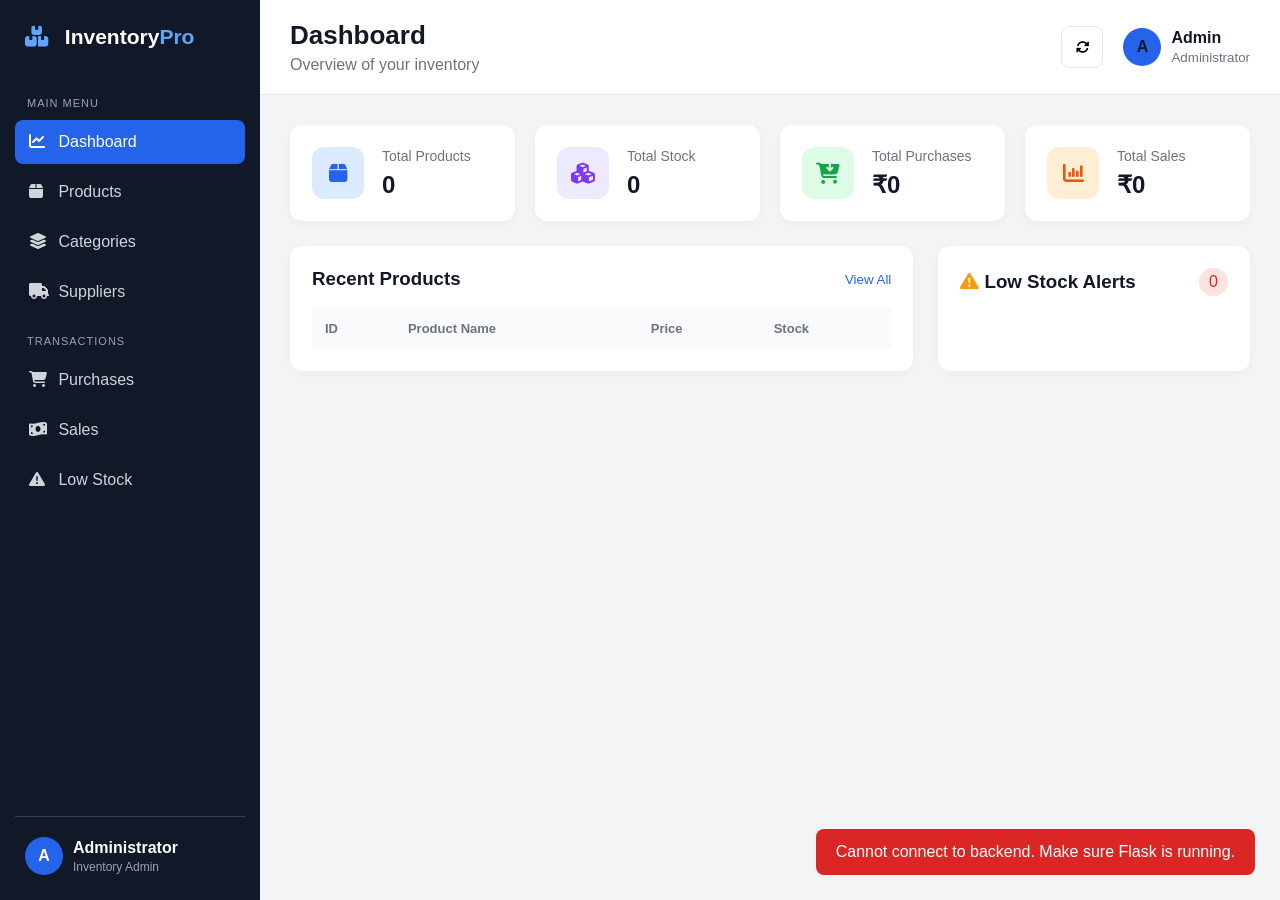
==== index.html @ eb666817 "Update frontend structure" ====
<!DOCTYPE html>
<html lang="en">
<head>
    <meta charset="UTF-8">
    <meta name="viewport" content="width=device-width, initial-scale=1.0">

    <title>Inventory Management System</title>

    <link rel="stylesheet" href="style.css">

    <!-- Font Awesome Icons -->
    <link rel="stylesheet"
        href="https://cdnjs.cloudflare.com/ajax/libs/font-awesome/6.5.2/css/all.min.css">
</head>

<body>

<div class="app-container">

    <!-- SIDEBAR -->
    <aside class="sidebar">

        <div class="logo">
            <i class="fa-solid fa-boxes-stacked"></i>
            <span>Inventory<span class="highlight">Pro</span></span>
        </div>

        <div class="menu-title">MAIN MENU</div>

        <nav>
            <a href="#" class="nav-link active" data-page="dashboard">
                <i class="fa-solid fa-chart-line"></i>
                Dashboard
            </a>

            <a href="#" class="nav-link" data-page="products">
                <i class="fa-solid fa-box"></i>
                Products
            </a>

            <a href="#" class="nav-link" data-page="categories">
                <i class="fa-solid fa-layer-group"></i>
                Categories
            </a>

            <a href="#" class="nav-link" data-page="suppliers">
                <i class="fa-solid fa-truck"></i>
                Suppliers
            </a>

            <div class="menu-title">TRANSACTIONS</div>

            <a href="#" class="nav-link" data-page="purchases">
                <i class="fa-solid fa-cart-shopping"></i>
                Purchases
            </a>

            <a href="#" class="nav-link" data-page="sales">
                <i class="fa-solid fa-money-bill-wave"></i>
                Sales
            </a>

            <a href="#" class="nav-link" data-page="low-stock">
                <i class="fa-solid fa-triangle-exclamation"></i>
                Low Stock
            </a>
        </nav>

        <div class="sidebar-bottom">
            <div class="user-info">
                <div class="avatar">A</div>
                <div>
                    <strong>Administrator</strong>
                    <span>Inventory Admin</span>
                </div>
            </div>
        </div>

    </aside>


    <!-- MAIN CONTENT -->
    <main class="main-content">

        <!-- TOPBAR -->
        <header class="topbar">
            <div>
                <h1 id="page-title">Dashboard</h1>
                <p id="page-subtitle">Overview of your inventory</p>
            </div>

            <div class="topbar-right">
                <button class="icon-btn" onclick="loadDashboard()">
                    <i class="fa-solid fa-rotate"></i>
                </button>

                <div class="admin-profile">
                    <div class="profile-avatar">A</div>
                    <div>
                        <strong>Admin</strong>
                        <small>Administrator</small>
                    </div>
                </div>
            </div>
        </header>


        <!-- DASHBOARD PAGE -->
        <section class="page active-page" id="dashboard">

            <div class="stats-grid">

                <div class="stat-card">
                    <div class="stat-icon blue">
                        <i class="fa-solid fa-box"></i>
                    </div>
                    <div>
                        <p>Total Products</p>
                        <h2 id="total-products">0</h2>
                    </div>
                </div>

                <div class="stat-card">
                    <div class="stat-icon purple">
                        <i class="fa-solid fa-cubes"></i>
                    </div>
                    <div>
                        <p>Total Stock</p>
                        <h2 id="total-stock">0</h2>
                    </div>
                </div>

                <div class="stat-card">
                    <div class="stat-icon green">
                        <i class="fa-solid fa-cart-arrow-down"></i>
                    </div>
                    <div>
                        <p>Total Purchases</p>
                        <h2 id="total-purchases">₹0</h2>
                    </div>
                </div>

                <div class="stat-card">
                    <div class="stat-icon orange">
                        <i class="fa-solid fa-chart-column"></i>
                    </div>
                    <div>
                        <p>Total Sales</p>
                        <h2 id="total-sales">₹0</h2>
                    </div>
                </div>

            </div>


            <div class="dashboard-grid">

                <div class="card">
                    <div class="card-header">
                        <h3>Recent Products</h3>
                        <button onclick="showPage('products')">View All</button>
                    </div>

                    <div class="table-container">
                        <table>
                            <thead>
                                <tr>
                                    <th>ID</th>
                                    <th>Product Name</th>
                                    <th>Price</th>
                                    <th>Stock</th>
                                </tr>
                            </thead>
                            <tbody id="dashboard-products"></tbody>
                        </table>
                    </div>
                </div>


                <div class="card low-stock-card">
                    <div class="card-header">
                        <h3>
                            <i class="fa-solid fa-triangle-exclamation warning-icon"></i>
                            Low Stock Alerts
                        </h3>
                        <span class="badge" id="low-stock-count">0</span>
                    </div>

                    <div id="dashboard-low-stock"></div>
                </div>

            </div>

        </section>


        <!-- PRODUCTS PAGE -->
        <section class="page" id="products">

            <div class="page-actions">
                <input
                    type="text"
                    id="product-search"
                    placeholder="Search products..."
                    oninput="searchProducts()">

                <button class="primary-btn" onclick="openProductModal()">
                    <i class="fa-solid fa-plus"></i>
                    Add Product
                </button>
            </div>

            <div class="card">
                <div class="table-container">
                    <table>
                        <thead>
                            <tr>
                                <th>ID</th>
                                <th>Product</th>
                                <th>Category ID</th>
                                <th>Supplier ID</th>
                                <th>Price</th>
                                <th>Quantity</th>
                                <th>Min Stock</th>
                                <th>Actions</th>
                            </tr>
                        </thead>

                        <tbody id="products-table"></tbody>
                    </table>
                </div>
            </div>

        </section>


        <!-- CATEGORIES PAGE -->
        <section class="page" id="categories">

            <div class="page-actions">
                <div></div>

                <button class="primary-btn" onclick="openCategoryModal()">
                    <i class="fa-solid fa-plus"></i>
                    Add Category
                </button>
            </div>

            <div class="card">
                <div class="table-container">
                    <table>
                        <thead>
                            <tr>
                                <th>ID</th>
                                <th>Category Name</th>
                                <th>Actions</th>
                            </tr>
                        </thead>

                        <tbody id="categories-table"></tbody>
                    </table>
                </div>
            </div>

        </section>


        <!-- SUPPLIERS PAGE -->
        <section class="page" id="suppliers">

            <div class="page-actions">
                <div></div>

                <button class="primary-btn" onclick="openSupplierModal()">
                    <i class="fa-solid fa-plus"></i>
                    Add Supplier
                </button>
            </div>

            <div class="card">
                <div class="table-container">
                    <table>
                        <thead>
                            <tr>
                                <th>ID</th>
                                <th>Supplier Name</th>
                                <th>Phone</th>
                                <th>Email</th>
                                <th>Address</th>
                                <th>Actions</th>
                            </tr>
                        </thead>

                        <tbody id="suppliers-table"></tbody>
                    </table>
                </div>
            </div>

        </section>


        <!-- PURCHASE PAGE -->
        <section class="page" id="purchases">

            <div class="form-layout">

                <div class="card">
                    <h3>New Purchase</h3>

                    <form id="purchase-form">

                        <div class="form-group">
                            <label>Supplier</label>
                            <select id="purchase-supplier" required></select>
                        </div>

                        <div class="form-group">
                            <label>Product</label>
                            <select id="purchase-product" required></select>
                        </div>

                        <div class="form-row">

                            <div class="form-group">
                                <label>Quantity</label>
                                <input type="number"
                                       id="purchase-quantity"
                                       min="1"
                                       required>
                            </div>

                            <div class="form-group">
                                <label>Unit Price</label>
                                <input type="number"
                                       id="purchase-price"
                                       min="0"
                                       step="0.01"
                                       required>
                            </div>

                        </div>

                        <button type="submit" class="primary-btn full-btn">
                            <i class="fa-solid fa-cart-plus"></i>
                            Add Purchase
                        </button>

                    </form>
                </div>


                <div class="card">
                    <h3>Purchase History</h3>

                    <div class="table-container">
                        <table>
                            <thead>
                                <tr>
                                    <th>Purchase ID</th>
                                    <th>Supplier ID</th>
                                    <th>Product ID</th>
                                    <th>Quantity</th>
                                    <th>Total</th>
                                </tr>
                            </thead>

                            <tbody id="purchases-table"></tbody>
                        </table>
                    </div>
                </div>

            </div>

        </section>


        <!-- SALES PAGE -->
        <section class="page" id="sales">

            <div class="form-layout">

                <div class="card">
                    <h3>New Sale</h3>

                    <form id="sale-form">

                        <div class="form-group">
                            <label>Customer Name</label>
                            <input
                                type="text"
                                id="customer-name"
                                placeholder="Walk-in Customer">
                        </div>

                        <div class="form-group">
                            <label>Product</label>
                            <select id="sale-product" required></select>
                        </div>

                        <div class="form-row">

                            <div class="form-group">
                                <label>Quantity</label>
                                <input
                                    type="number"
                                    id="sale-quantity"
                                    min="1"
                                    required>
                            </div>

                            <div class="form-group">
                                <label>Unit Price</label>
                                <input
                                    type="number"
                                    id="sale-price"
                                    min="0"
                                    step="0.01"
                                    required>
                            </div>

                        </div>

                        <button type="submit" class="primary-btn full-btn">
                            <i class="fa-solid fa-cash-register"></i>
                            Complete Sale
                        </button>

                    </form>
                </div>


                <div class="card">
                    <h3>Sales History</h3>

                    <div class="table-container">
                        <table>
                            <thead>
                                <tr>
                                    <th>Sale ID</th>
                                    <th>Customer</th>
                                    <th>Product ID</th>
                                    <th>Quantity</th>
                                    <th>Total</th>
                                </tr>
                            </thead>

                            <tbody id="sales-table"></tbody>
                        </table>
                    </div>
                </div>

            </div>

        </section>


        <!-- LOW STOCK PAGE -->
        <section class="page" id="low-stock">

            <div class="alert-banner">
                <i class="fa-solid fa-triangle-exclamation"></i>
                These products have reached or fallen below their minimum stock level.
            </div>

            <div class="card">

                <div class="table-container">
                    <table>
                        <thead>
                            <tr>
                                <th>ID</th>
                                <th>Product</th>
                                <th>Current Quantity</th>
                                <th>Minimum Stock</th>
                                <th>Status</th>
                            </tr>
                        </thead>

                        <tbody id="low-stock-table"></tbody>
                    </table>
                </div>

            </div>

        </section>

    </main>

</div>


<!-- PRODUCT MODAL -->
<div class="modal" id="product-modal">

    <div class="modal-content">

        <div class="modal-header">
            <h2 id="product-modal-title">Add Product</h2>

            <button onclick="closeModal('product-modal')">
                <i class="fa-solid fa-xmark"></i>
            </button>
        </div>

        <form id="product-form">

            <input type="hidden" id="product-id">

            <div class="form-group">
                <label>Product Name</label>
                <input type="text" id="product-name" required>
            </div>

            <div class="form-group">
                <label>Category</label>
                <select id="product-category"></select>
            </div>

            <div class="form-group">
                <label>Supplier</label>
                <select id="product-supplier"></select>
            </div>

            <div class="form-row">

                <div class="form-group">
                    <label>Price</label>
                    <input type="number"
                           id="product-price"
                           min="0"
                           step="0.01"
                           required>
                </div>

                <div class="form-group">
                    <label>Quantity</label>
                    <input type="number"
                           id="product-quantity"
                           min="0"
                           value="0"
                           required>
                </div>

            </div>

            <div class="form-group">
                <label>Minimum Stock</label>
                <input type="number"
                       id="product-minimum-stock"
                       min="0"
                       value="5"
                       required>
            </div>

            <button type="submit" class="primary-btn full-btn">
                Save Product
            </button>

        </form>

    </div>

</div>


<!-- CATEGORY MODAL -->
<div class="modal" id="category-modal">

    <div class="modal-content small-modal">

        <div class="modal-header">
            <h2 id="category-modal-title">Add Category</h2>

            <button onclick="closeModal('category-modal')">
                <i class="fa-solid fa-xmark"></i>
            </button>
        </div>

        <form id="category-form">

            <input type="hidden" id="category-id">

            <div class="form-group">
                <label>Category Name</label>
                <input type="text" id="category-name" required>
            </div>

            <button class="primary-btn full-btn">
                Save Category
            </button>

        </form>

    </div>

</div>


<!-- SUPPLIER MODAL -->
<div class="modal" id="supplier-modal">

    <div class="modal-content">

        <div class="modal-header">
            <h2 id="supplier-modal-title">Add Supplier</h2>

            <button onclick="closeModal('supplier-modal')">
                <i class="fa-solid fa-xmark"></i>
            </button>
        </div>

        <form id="supplier-form">

            <input type="hidden" id="supplier-id">

            <div class="form-group">
                <label>Supplier Name</label>
                <input type="text" id="supplier-name" required>
            </div>

            <div class="form-row">

                <div class="form-group">
                    <label>Phone</label>
                    <input type="text" id="supplier-phone">
                </div>

                <div class="form-group">
                    <label>Email</label>
                    <input type="email" id="supplier-email">
                </div>

            </div>

            <div class="form-group">
                <label>Address</label>
                <textarea id="supplier-address"></textarea>
            </div>

            <button class="primary-btn full-btn">
                Save Supplier
            </button>

        </form>

    </div>

</div>


<!-- TOAST -->
<div id="toast"></div>


<script src="script.js"></script>

</body>
</html>
---- style.css ----
* {
    margin: 0;
    padding: 0;
    box-sizing: border-box;
}

:root {
    --primary: #2563eb;
    --primary-dark: #1d4ed8;
    --sidebar: #111827;
    --sidebar-light: #1f2937;
    --background: #f3f4f6;
    --white: #ffffff;
    --text: #111827;
    --muted: #6b7280;
    --border: #e5e7eb;
    --danger: #dc2626;
    --success: #16a34a;
    --warning: #f59e0b;
}

body {
    font-family: Arial, sans-serif;
    background: var(--background);
    color: var(--text);
}

.app-container {
    display: flex;
    min-height: 100vh;
}

/* SIDEBAR */

.sidebar {
    width: 260px;
    background: var(--sidebar);
    color: white;
    position: fixed;
    height: 100vh;
    padding: 25px 15px;
    display: flex;
    flex-direction: column;
}

.logo {
    font-size: 21px;
    font-weight: bold;
    padding: 0 10px 30px;
}

.logo i {
    color: #60a5fa;
    margin-right: 10px;
}

.highlight {
    color: #60a5fa;
}

.menu-title {
    font-size: 11px;
    color: #9ca3af;
    padding: 18px 12px 8px;
    letter-spacing: 1px;
}

nav {
    display: flex;
    flex-direction: column;
}

.nav-link {
    color: #d1d5db;
    text-decoration: none;
    padding: 13px 14px;
    border-radius: 8px;
    margin: 3px 0;
    transition: 0.2s;
}

.nav-link i {
    width: 25px;
}

.nav-link:hover,
.nav-link.active {
    background: var(--primary);
    color: white;
}

.sidebar-bottom {
    margin-top: auto;
}

.user-info {
    border-top: 1px solid #374151;
    padding: 20px 10px 0;
    display: flex;
    align-items: center;
    gap: 10px;
}

.user-info span {
    display: block;
    font-size: 12px;
    color: #9ca3af;
    margin-top: 3px;
}

.avatar,
.profile-avatar {
    width: 38px;
    height: 38px;
    border-radius: 50%;
    background: var(--primary);
    display: flex;
    align-items: center;
    justify-content: center;
    font-weight: bold;
}

/* MAIN */

.main-content {
    margin-left: 260px;
    width: calc(100% - 260px);
    padding: 0 30px 30px;
}

.topbar {
    height: 95px;
    background: white;
    margin: 0 -30px 30px;
    padding: 0 30px;
    display: flex;
    justify-content: space-between;
    align-items: center;
    border-bottom: 1px solid var(--border);
}

.topbar h1 {
    font-size: 26px;
}

.topbar p {
    color: var(--muted);
    margin-top: 5px;
}

.topbar-right {
    display: flex;
    align-items: center;
    gap: 20px;
}

.icon-btn {
    border: 1px solid var(--border);
    background: white;
    width: 42px;
    height: 42px;
    border-radius: 8px;
    cursor: pointer;
}

.admin-profile {
    display: flex;
    align-items: center;
    gap: 10px;
}

.admin-profile small {
    display: block;
    color: var(--muted);
    margin-top: 3px;
}

/* PAGES */

.page {
    display: none;
}

.active-page {
    display: block;
}

/* STATISTICS */

.stats-grid {
    display: grid;
    grid-template-columns: repeat(4, 1fr);
    gap: 20px;
    margin-bottom: 25px;
}

.stat-card {
    background: white;
    padding: 22px;
    border-radius: 12px;
    display: flex;
    align-items: center;
    gap: 18px;
    box-shadow: 0 2px 8px rgba(0,0,0,0.04);
}

.stat-card p {
    color: var(--muted);
    font-size: 14px;
}

.stat-card h2 {
    margin-top: 7px;
    font-size: 24px;
}

.stat-icon {
    width: 52px;
    height: 52px;
    border-radius: 12px;
    display: flex;
    align-items: center;
    justify-content: center;
    font-size: 21px;
}

.blue {
    background: #dbeafe;
    color: #2563eb;
}

.purple {
    background: #ede9fe;
    color: #7c3aed;
}

.green {
    background: #dcfce7;
    color: #16a34a;
}

.orange {
    background: #ffedd5;
    color: #ea580c;
}

/* CARDS */

.dashboard-grid {
    display: grid;
    grid-template-columns: 2fr 1fr;
    gap: 25px;
}

.card {
    background: white;
    padding: 22px;
    border-radius: 12px;
    box-shadow: 0 2px 8px rgba(0,0,0,0.04);
    margin-bottom: 25px;
}

.card h3 {
    margin-bottom: 20px;
}

.card-header {
    display: flex;
    justify-content: space-between;
    align-items: center;
    margin-bottom: 18px;
}

.card-header h3 {
    margin: 0;
}

.card-header button {
    border: none;
    background: none;
    color: var(--primary);
    cursor: pointer;
}

.badge {
    background: #fee2e2;
    color: var(--danger);
    padding: 5px 10px;
    border-radius: 20px;
}

.warning-icon {
    color: var(--warning);
}

/* TABLES */

.table-container {
    overflow-x: auto;
}

table {
    width: 100%;
    border-collapse: collapse;
}

th {
    text-align: left;
    background: #f9fafb;
    padding: 13px;
    color: var(--muted);
    font-size: 13px;
}

td {
    padding: 14px 13px;
    border-bottom: 1px solid var(--border);
}

.empty-row {
    text-align: center;
    color: var(--muted);
    padding: 30px;
}

/* BUTTONS */

.primary-btn {
    border: none;
    background: var(--primary);
    color: white;
    padding: 11px 17px;
    border-radius: 8px;
    cursor: pointer;
    font-size: 14px;
}

.primary-btn:hover {
    background: var(--primary-dark);
}

.full-btn {
    width: 100%;
}

.edit-btn,
.delete-btn {
    border: none;
    padding: 8px 10px;
    border-radius: 6px;
    cursor: pointer;
    margin-right: 5px;
}

.edit-btn {
    background: #dbeafe;
    color: var(--primary);
}

.delete-btn {
    background: #fee2e2;
    color: var(--danger);
}

/* PAGE ACTIONS */

.page-actions {
    display: flex;
    justify-content: space-between;
    margin-bottom: 20px;
}

.page-actions input {
    width: 300px;
}

/* FORMS */

.form-layout {
    display: grid;
    grid-template-columns: 1fr 1.5fr;
    gap: 25px;
}

.form-group {
    margin-bottom: 17px;
}

.form-group label {
    display: block;
    font-size: 14px;
    margin-bottom: 7px;
    font-weight: 500;
}

input,
select,
textarea {
    width: 100%;
    padding: 11px;
    border: 1px solid var(--border);
    border-radius: 7px;
    font-size: 14px;
}

textarea {
    min-height: 90px;
    resize: vertical;
}

.form-row {
    display: grid;
    grid-template-columns: 1fr 1fr;
    gap: 15px;
}

/* LOW STOCK */

.alert-banner {
    background: #fff7ed;
    color: #c2410c;
    padding: 15px;
    border-radius: 9px;
    margin-bottom: 20px;
}

.low-stock-item {
    padding: 13px 0;
    border-bottom: 1px solid var(--border);
}

.low-stock-item:last-child {
    border-bottom: none;
}

.low-stock-item p {
    color: var(--muted);
    font-size: 13px;
    margin-top: 5px;
}

.status-low {
    color: var(--danger);
    background: #fee2e2;
    padding: 5px 10px;
    border-radius: 15px;
    font-size: 12px;
}

/* MODAL */

.modal {
    display: none;
    position: fixed;
    inset: 0;
    background: rgba(0,0,0,0.45);
    z-index: 100;
    justify-content: center;
    align-items: center;
}

.modal.show {
    display: flex;
}

.modal-content {
    background: white;
    width: 500px;
    max-width: 92%;
    max-height: 90vh;
    overflow-y: auto;
    border-radius: 12px;
    padding: 25px;
}

.small-modal {
    width: 400px;
}

.modal-header {
    display: flex;
    justify-content: space-between;
    margin-bottom: 22px;
}

.modal-header button {
    border: none;
    background: none;
    font-size: 20px;
    cursor: pointer;
}

/* TOAST */

#toast {
    position: fixed;
    right: 25px;
    bottom: 25px;
    padding: 14px 20px;
    border-radius: 8px;
    color: white;
    display: none;
    z-index: 200;
}

#toast.success {
    display: block;
    background: var(--success);
}

#toast.error {
    display: block;
    background: var(--danger);
}

/* RESPONSIVE */

@media (max-width: 1000px) {

    .stats-grid {
        grid-template-columns: repeat(2, 1fr);
    }

    .dashboard-grid,
    .form-layout {
        grid-template-columns: 1fr;
    }
}

@media (max-width: 700px) {

    .sidebar {
        width: 70px;
        padding: 20px 8px;
    }

    .sidebar .logo span,
    .nav-link,
    .menu-title,
    .user-info div:not(.avatar) {
        font-size: 0;
    }

    .nav-link i {
        font-size: 18px;
    }

    .main-content {
        margin-left: 70px;
        width: calc(100% - 70px);
        padding: 0 15px 20px;
    }

    .topbar {
        margin: 0 -15px 20px;
        padding: 0 15px;
    }

    .stats-grid {
        grid-template-columns: 1fr;
    }

    .admin-profile div:last-child {
        display: none;
    }
}

/* =========================
   LOGIN PAGE
========================= */

.login-body {
    min-height: 100vh;
    margin: 0;
    font-family: Arial, sans-serif;
    background: #f3f4f6;
}

.login-container {
    min-height: 100vh;
    display: flex;
    justify-content: center;
    align-items: center;
    padding: 20px;
}

.login-card {
    width: 100%;
    max-width: 420px;
    background: white;
    padding: 40px;
    border-radius: 16px;
    box-shadow: 0 10px 35px rgba(0, 0, 0, 0.08);
}

.login-logo {
    width: 65px;
    height: 65px;
    background: #2563eb;
    color: white;
    border-radius: 15px;
    display: flex;
    justify-content: center;
    align-items: center;
    font-size: 28px;
    margin: 0 auto 20px;
}

.login-card h1 {
    text-align: center;
    margin-bottom: 10px;
    font-size: 28px;
}

.login-card h1 span {
    color: #2563eb;
}

.login-subtitle {
    text-align: center;
    color: #6b7280;
    font-size: 14px;
    line-height: 1.5;
    margin-bottom: 30px;
}

.input-icon {
    position: relative;
}

.input-icon i {
    position: absolute;
    left: 14px;
    top: 50%;
    transform: translateY(-50%);
    color: #9ca3af;
}

.input-icon input {
    padding-left: 42px;
}

#login-error {
    color: #dc2626;
    font-size: 14px;
    min-height: 20px;
    margin-bottom: 10px;
}

.login-btn {
    width: 100%;
    padding: 13px;
    border: none;
    border-radius: 8px;
    background: #2563eb;
    color: white;
    font-size: 15px;
    cursor: pointer;
}

.login-btn:hover {
    background: #1d4ed8;
}

.login-btn i {
    margin-right: 7px;
}
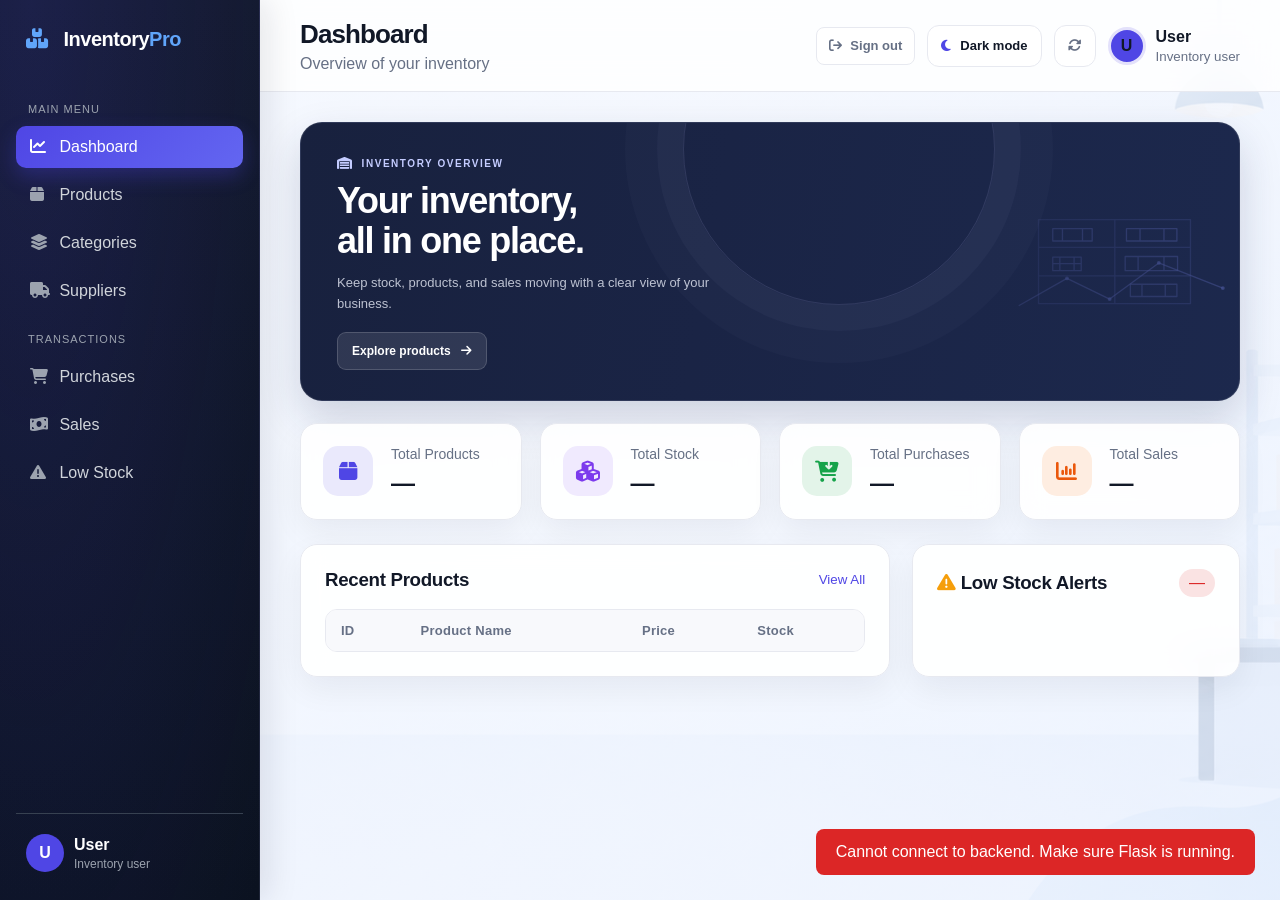
==== commit 55ed27b2: "Update Inventory Management System" ====
--- a/index.html
+++ b/index.html
@@ -1,12 +1,12 @@
 <!DOCTYPE html>
-<html lang="en">
+<html lang="en" class="auth-pending">
 <head>
     <meta charset="UTF-8">
     <meta name="viewport" content="width=device-width, initial-scale=1.0">
 
     <title>Inventory Management System</title>
 
-    <link rel="stylesheet" href="style.css">
+    <link rel="stylesheet" href="style.css?v=dashboard-refresh-1">
 
     <!-- Font Awesome Icons -->
     <link rel="stylesheet"
@@ -68,10 +68,10 @@
 
         <div class="sidebar-bottom">
             <div class="user-info">
-                <div class="avatar">A</div>
+                <div class="avatar" id="sidebar-avatar">U</div>
                 <div>
-                    <strong>Administrator</strong>
-                    <span>Inventory Admin</span>
+                    <strong id="sidebar-name">User</strong>
+                    <span id="sidebar-role">Inventory user</span>
                 </div>
             </div>
         </div>
@@ -90,15 +90,25 @@
             </div>
 
             <div class="topbar-right">
-                <button class="icon-btn" onclick="loadDashboard()">
+                <button class="logout-btn" type="button" aria-label="Sign out" onclick="logout()">
+                    <i class="fa-solid fa-arrow-right-from-bracket" aria-hidden="true"></i>
+                    <span>Sign out</span>
+                </button>
+
+                <button class="theme-btn" id="theme-toggle" aria-label="Switch to dark theme" title="Switch to dark theme" type="button">
+                    <i class="fa-solid fa-moon"></i>
+                    <span>Dark mode</span>
+                </button>
+
+                <button class="icon-btn" onclick="loadDashboard()" aria-label="Refresh dashboard" title="Refresh dashboard">
                     <i class="fa-solid fa-rotate"></i>
                 </button>
 
                 <div class="admin-profile">
-                    <div class="profile-avatar">A</div>
+                    <div class="profile-avatar" id="profile-avatar">U</div>
                     <div>
-                        <strong>Admin</strong>
-                        <small>Administrator</small>
+                        <strong id="profile-name">User</strong>
+                        <small id="profile-role">Inventory user</small>
                     </div>
                 </div>
             </div>
@@ -107,6 +117,21 @@
 
         <!-- DASHBOARD PAGE -->
         <section class="page active-page" id="dashboard">
+
+            <div class="dashboard-hero">
+                <div class="dashboard-hero-copy">
+                    <span class="dashboard-hero-label">
+                        <i class="fa-solid fa-warehouse" aria-hidden="true"></i>
+                        INVENTORY OVERVIEW
+                    </span>
+                    <h2>Your inventory,<br>all in one place.</h2>
+                    <p>Keep stock, products, and sales moving with a clear view of your business.</p>
+                    <button class="hero-action" type="button" onclick="showPage('products')">
+                        Explore products
+                        <i class="fa-solid fa-arrow-right" aria-hidden="true"></i>
+                    </button>
+                </div>
+            </div>
 
             <div class="stats-grid">
 
@@ -512,12 +537,12 @@
             </div>
 
             <div class="form-group">
-                <label>Category</label>
+                <label>Category (optional)</label>
                 <select id="product-category"></select>
             </div>
 
             <div class="form-group">
-                <label>Supplier</label>
+                <label>Supplier (optional)</label>
                 <select id="product-supplier"></select>
             </div>
 
@@ -652,7 +677,8 @@
 <div id="toast"></div>
 
 
-<script src="script.js"></script>
+<script src="auth.js?v=auth-login-1"></script>
+<script src="script.js?v=auth-login-1"></script>
 
 </body>
 </html>
--- a/style.css
+++ b/style.css
@@ -5,24 +5,57 @@
 }
 
 :root {
-    --primary: #2563eb;
-    --primary-dark: #1d4ed8;
+    --primary: #4f46e5;
+    --primary-dark: #4338ca;
     --sidebar: #111827;
     --sidebar-light: #1f2937;
-    --background: #f3f4f6;
+    --background: #f5f6fa;
     --white: #ffffff;
     --text: #111827;
-    --muted: #6b7280;
-    --border: #e5e7eb;
+    --muted: #667085;
+    --border: #e7e9f0;
+    --surface: #ffffff;
+    --surface-hover: #f8f9fc;
+    --shadow: 0 12px 32px rgba(16, 24, 40, 0.06);
     --danger: #dc2626;
     --success: #16a34a;
     --warning: #f59e0b;
+    color-scheme: light;
+}
+
+:root[data-theme="dark"] {
+    --primary: #6366f1;
+    --primary-dark: #4f46e5;
+    --background: #111318;
+    --white: #1a1d24;
+    --text: #f1f2f6;
+    --muted: #a0a5b1;
+    --border: #30343e;
+    --surface: #1a1d24;
+    --surface-hover: #232731;
+    --shadow: 0 12px 32px rgba(0, 0, 0, 0.2);
+    --danger: #f87171;
+    --success: #4ade80;
+    --warning: #fbbf24;
+    color-scheme: dark;
 }
 
 body {
-    font-family: Arial, sans-serif;
-    background: var(--background);
+    font-family: Inter, "Segoe UI", -apple-system, BlinkMacSystemFont, sans-serif;
+    background-color: var(--background);
+    background-image:
+        linear-gradient(135deg, rgba(247, 249, 255, 0.82), rgba(239, 244, 255, 0.74)),
+        url("inventory-background.png");
+    background-size: cover;
+    background-position: center;
+    background-attachment: fixed;
     color: var(--text);
+}
+
+:root[data-theme="dark"] body:not(.login-body) {
+    background-image:
+        linear-gradient(135deg, rgba(13, 17, 29, 0.88), rgba(17, 22, 36, 0.82)),
+        url("inventory-background.png");
 }
 
 .app-container {
@@ -34,19 +67,27 @@
 
 .sidebar {
     width: 260px;
-    background: var(--sidebar);
+    background:
+        radial-gradient(ellipse at 12% 0%, rgba(79, 70, 229, 0.18), transparent 20rem),
+        linear-gradient(180deg, #111827 0%, #0b1220 100%);
     color: white;
     position: fixed;
-    height: 100vh;
-    padding: 25px 15px;
+    height: 100dvh;
+    overflow-y: auto;
+    padding: 28px 16px;
     display: flex;
     flex-direction: column;
+    border-right: 1px solid rgba(255, 255, 255, 0.07);
+    box-shadow: 8px 0 30px rgba(17, 24, 39, 0.1);
+    z-index: 10;
 }
 
 .logo {
-    font-size: 21px;
+    font-size: 20px;
     font-weight: bold;
-    padding: 0 10px 30px;
+    padding: 0 10px 34px;
+    letter-spacing: -0.5px;
+    white-space: nowrap;
 }
 
 .logo i {
@@ -73,20 +114,31 @@
 .nav-link {
     color: #d1d5db;
     text-decoration: none;
-    padding: 13px 14px;
-    border-radius: 8px;
+    padding: 12px 14px;
+    border-radius: 10px;
     margin: 3px 0;
-    transition: 0.2s;
+    transition: background-color 0.18s ease, color 0.18s ease, transform 0.18s ease;
 }
 
 .nav-link i {
     width: 25px;
-}
-
-.nav-link:hover,
+    color: #9ca3af;
+}
+
+.nav-link:hover {
+    background: rgba(255, 255, 255, 0.08);
+    color: white;
+}
+
+.nav-link:hover i,
+.nav-link.active i {
+    color: white;
+}
+
 .nav-link.active {
-    background: var(--primary);
+    background: linear-gradient(135deg, #4f46e5, #6366f1);
     color: white;
+    box-shadow: 0 8px 20px rgba(79, 70, 229, 0.3);
 }
 
 .sidebar-bottom {
@@ -120,27 +172,39 @@
     font-weight: bold;
 }
 
+.profile-avatar {
+    border: 3px solid color-mix(in srgb, var(--primary) 16%, var(--surface));
+}
+
 /* MAIN */
 
 .main-content {
     margin-left: 260px;
     width: calc(100% - 260px);
-    padding: 0 30px 30px;
+    min-width: 0;
+    padding: 0 40px 40px;
 }
 
 .topbar {
-    height: 95px;
-    background: white;
-    margin: 0 -30px 30px;
-    padding: 0 30px;
+    min-height: 92px;
+    background:
+        color-mix(in srgb, var(--surface) 82%, transparent);
+    -webkit-backdrop-filter: blur(18px);
+    backdrop-filter: blur(18px);
+    margin: 0 -40px 30px;
+    padding: 0 40px;
     display: flex;
     justify-content: space-between;
     align-items: center;
     border-bottom: 1px solid var(--border);
+    position: sticky;
+    top: 0;
+    z-index: 5;
 }
 
 .topbar h1 {
     font-size: 26px;
+    letter-spacing: -0.9px;
 }
 
 .topbar p {
@@ -151,16 +215,64 @@
 .topbar-right {
     display: flex;
     align-items: center;
-    gap: 20px;
+    gap: 12px;
 }
 
 .icon-btn {
     border: 1px solid var(--border);
-    background: white;
+    background: var(--surface);
+    color: var(--muted);
     width: 42px;
     height: 42px;
-    border-radius: 8px;
+    border-radius: 12px;
     cursor: pointer;
+    transition: color 0.18s ease, border-color 0.18s ease, background-color 0.18s ease;
+}
+
+.icon-btn:hover {
+    color: var(--primary);
+    border-color: var(--primary);
+    background: var(--surface-hover);
+}
+
+.theme-btn {
+    min-height: 42px;
+    padding: 0 13px;
+    display: inline-flex;
+    align-items: center;
+    justify-content: center;
+    gap: 9px;
+    border: 1px solid var(--border);
+    border-radius: 12px;
+    background: var(--surface);
+    color: var(--text);
+    font: inherit;
+    font-size: 13px;
+    font-weight: 600;
+    white-space: nowrap;
+    cursor: pointer;
+    transition: color 0.18s ease, border-color 0.18s ease, background-color 0.18s ease;
+}
+
+.theme-btn:hover {
+    color: var(--primary);
+    border-color: var(--primary);
+    background: var(--surface-hover);
+}
+
+.theme-btn i {
+    color: var(--primary);
+}
+
+.icon-btn:focus-visible,
+.theme-btn:focus-visible,
+button:focus-visible,
+a:focus-visible,
+input:focus-visible,
+select:focus-visible,
+textarea:focus-visible {
+    outline: 3px solid color-mix(in srgb, var(--primary) 40%, transparent);
+    outline-offset: 2px;
 }
 
 .admin-profile {
@@ -185,23 +297,129 @@
     display: block;
 }
 
+/* DASHBOARD HERO */
+
+.dashboard-hero {
+    position: relative;
+    isolation: isolate;
+    display: flex;
+    align-items: center;
+    min-height: 238px;
+    margin-bottom: 22px;
+    overflow: hidden;
+    border: 1px solid rgba(255, 255, 255, 0.1);
+    border-radius: 22px;
+    background-color: #192447;
+    background-image:
+        linear-gradient(100deg, #18213e 0%, rgba(26, 36, 69, 0.97) 44%, rgba(31, 44, 82, 0.53) 100%),
+        url("warehouse-header.svg");
+    background-position: center, right center;
+    background-size: cover, 62% auto;
+    background-repeat: no-repeat;
+    box-shadow: 0 18px 42px rgba(28, 39, 76, 0.18);
+}
+
+.dashboard-hero::after {
+    position: absolute;
+    z-index: -1;
+    top: -130px;
+    right: 26%;
+    width: 310px;
+    height: 310px;
+    border: 1px solid rgba(196, 203, 255, 0.13);
+    border-radius: 50%;
+    box-shadow:
+        0 0 0 26px rgba(196, 203, 255, 0.035),
+        0 0 0 58px rgba(196, 203, 255, 0.025);
+    content: "";
+    pointer-events: none;
+}
+
+.dashboard-hero-copy {
+    max-width: 480px;
+    padding: 30px 36px;
+    color: #fff;
+}
+
+.dashboard-hero-label {
+    display: inline-flex;
+    align-items: center;
+    gap: 8px;
+    margin-bottom: 12px;
+    color: #c4ccff;
+    font-size: 10px;
+    font-weight: 750;
+    letter-spacing: 1.55px;
+}
+
+.dashboard-hero-label i {
+    font-size: 12px;
+}
+
+.dashboard-hero h2 {
+    margin: 0;
+    font-size: clamp(27px, 3vw, 36px);
+    font-weight: 720;
+    line-height: 1.12;
+    letter-spacing: -1.25px;
+}
+
+.dashboard-hero p {
+    max-width: 390px;
+    margin: 10px 0 17px;
+    color: rgba(241, 244, 255, 0.76);
+    font-size: 13px;
+    line-height: 1.65;
+}
+
+.hero-action {
+    display: inline-flex;
+    align-items: center;
+    gap: 10px;
+    min-height: 38px;
+    padding: 0 14px;
+    border: 1px solid rgba(255, 255, 255, 0.16);
+    border-radius: 9px;
+    background: rgba(255, 255, 255, 0.1);
+    color: #fff;
+    font: inherit;
+    font-size: 12px;
+    font-weight: 650;
+    cursor: pointer;
+    transition: background-color 0.18s ease, transform 0.18s ease;
+}
+
+.hero-action:hover {
+    transform: translateY(-1px);
+    background: rgba(255, 255, 255, 0.18);
+}
+
 /* STATISTICS */
 
 .stats-grid {
     display: grid;
     grid-template-columns: repeat(4, 1fr);
-    gap: 20px;
-    margin-bottom: 25px;
+    gap: 18px;
+    margin-bottom: 24px;
 }
 
 .stat-card {
-    background: white;
+    background: color-mix(in srgb, var(--surface) 90%, transparent);
     padding: 22px;
-    border-radius: 12px;
+    border: 1px solid var(--border);
+    border-radius: 17px;
     display: flex;
     align-items: center;
     gap: 18px;
-    box-shadow: 0 2px 8px rgba(0,0,0,0.04);
+    box-shadow: var(--shadow);
+    backdrop-filter: blur(12px);
+    transition: transform 0.2s ease, box-shadow 0.2s ease, border-color 0.2s ease;
+}
+
+.stat-card:hover {
+    transform: translateY(-3px);
+    border-color: color-mix(in srgb, var(--primary) 28%, var(--border));
+    box-shadow: 0 18px 38px rgba(16, 24, 40, 0.1);
 }
 
 .stat-card p {
@@ -215,9 +433,10 @@
 }
 
 .stat-icon {
-    width: 52px;
-    height: 52px;
-    border-radius: 12px;
+    width: 50px;
+    height: 50px;
+    flex: 0 0 50px;
+    border-radius: 15px;
     display: flex;
     align-items: center;
     justify-content: center;
@@ -225,22 +444,22 @@
 }
 
 .blue {
-    background: #dbeafe;
-    color: #2563eb;
+    background: color-mix(in srgb, var(--primary) 12%, var(--surface));
+    color: var(--primary);
 }
 
 .purple {
-    background: #ede9fe;
+    background: color-mix(in srgb, #8b5cf6 13%, var(--surface));
     color: #7c3aed;
 }
 
 .green {
-    background: #dcfce7;
+    background: color-mix(in srgb, #16a34a 12%, var(--surface));
     color: #16a34a;
 }
 
 .orange {
-    background: #ffedd5;
+    background: color-mix(in srgb, #f97316 13%, var(--surface));
     color: #ea580c;
 }
 
@@ -248,20 +467,24 @@
 
 .dashboard-grid {
     display: grid;
-    grid-template-columns: 2fr 1fr;
-    gap: 25px;
+    grid-template-columns: minmax(0, 1.8fr) minmax(260px, 1fr);
+    gap: 22px;
 }
 
 .card {
-    background: white;
-    padding: 22px;
-    border-radius: 12px;
-    box-shadow: 0 2px 8px rgba(0,0,0,0.04);
+    min-width: 0;
+    background: color-mix(in srgb, var(--surface) 92%, transparent);
+    padding: 24px;
+    border: 1px solid var(--border);
+    border-radius: 17px;
+    box-shadow: var(--shadow);
     margin-bottom: 25px;
+    backdrop-filter: blur(12px);
 }
 
 .card h3 {
     margin-bottom: 20px;
+    letter-spacing: -0.3px;
 }
 
 .card-header {
@@ -283,7 +506,7 @@
 }
 
 .badge {
-    background: #fee2e2;
+    background: color-mix(in srgb, var(--danger) 13%, var(--surface));
     color: var(--danger);
     padding: 5px 10px;
     border-radius: 20px;
@@ -297,6 +520,9 @@
 
 .table-container {
     overflow-x: auto;
+    border: 1px solid var(--border);
+    border-radius: 12px;
+    background: var(--surface);
 }
 
 table {
@@ -306,21 +532,41 @@
 
 th {
     text-align: left;
-    background: #f9fafb;
-    padding: 13px;
+    background: var(--surface-hover);
+    padding: 13px 15px;
     color: var(--muted);
     font-size: 13px;
+    font-weight: 600;
+    white-space: nowrap;
+    letter-spacing: 0.02em;
 }
 
 td {
-    padding: 14px 13px;
+    padding: 15px;
     border-bottom: 1px solid var(--border);
+    font-size: 14px;
+}
+
+tbody tr {
+    transition: background-color 0.15s ease;
+}
+
+tbody tr:hover {
+    background: var(--surface-hover);
+}
+
+tbody tr:last-child td {
+    border-bottom: 0;
 }
 
 .empty-row {
     text-align: center;
     color: var(--muted);
-    padding: 30px;
+    padding: 42px 24px;
+}
+
+.empty-row p {
+    margin-bottom: 14px;
 }
 
 /* BUTTONS */
@@ -330,13 +576,27 @@
     background: var(--primary);
     color: white;
     padding: 11px 17px;
-    border-radius: 8px;
+    border-radius: 10px;
     cursor: pointer;
     font-size: 14px;
+    font-weight: 600;
+    box-shadow: 0 4px 12px rgba(79, 70, 229, 0.18);
+    transition: background-color 0.18s ease, transform 0.18s ease, box-shadow 0.18s ease;
+}
+
+.primary-btn:focus-visible,
+.edit-btn:focus-visible,
+.delete-btn:focus-visible,
+.card-header button:focus-visible,
+.hero-action:focus-visible {
+    outline: 3px solid color-mix(in srgb, var(--primary) 40%, transparent);
+    outline-offset: 3px;
 }
 
 .primary-btn:hover {
     background: var(--primary-dark);
+    transform: translateY(-1px);
+    box-shadow: 0 7px 16px rgba(79, 70, 229, 0.24);
 }
 
 .full-btn {
@@ -353,12 +613,12 @@
 }
 
 .edit-btn {
-    background: #dbeafe;
+    background: color-mix(in srgb, var(--primary) 12%, var(--surface));
     color: var(--primary);
 }
 
 .delete-btn {
-    background: #fee2e2;
+    background: color-mix(in srgb, var(--danger) 12%, var(--surface));
     color: var(--danger);
 }
 
@@ -397,10 +657,27 @@
 select,
 textarea {
     width: 100%;
-    padding: 11px;
+    padding: 12px 13px;
     border: 1px solid var(--border);
-    border-radius: 7px;
+    border-radius: 10px;
     font-size: 14px;
+    background: var(--surface);
+    color: var(--text);
+    transition: border-color 0.18s ease, box-shadow 0.18s ease;
+}
+
+input::placeholder,
+textarea::placeholder {
+    color: var(--muted);
+    opacity: 0.8;
+}
+
+input:focus,
+select:focus,
+textarea:focus {
+    border-color: var(--primary);
+    box-shadow: 0 0 0 3px color-mix(in srgb, var(--primary) 14%, transparent);
+    outline: none;
 }
 
 textarea {
@@ -417,8 +694,8 @@
 /* LOW STOCK */
 
 .alert-banner {
-    background: #fff7ed;
-    color: #c2410c;
+    background: color-mix(in srgb, var(--warning) 15%, var(--surface));
+    color: color-mix(in srgb, var(--warning) 65%, var(--text));
     padding: 15px;
     border-radius: 9px;
     margin-bottom: 20px;
@@ -441,7 +718,7 @@
 
 .status-low {
     color: var(--danger);
-    background: #fee2e2;
+    background: color-mix(in srgb, var(--danger) 13%, var(--surface));
     padding: 5px 10px;
     border-radius: 15px;
     font-size: 12px;
@@ -453,7 +730,8 @@
     display: none;
     position: fixed;
     inset: 0;
-    background: rgba(0,0,0,0.45);
+    background: rgba(8, 12, 24, 0.58);
+    backdrop-filter: blur(5px);
     z-index: 100;
     justify-content: center;
     align-items: center;
@@ -464,13 +742,16 @@
 }
 
 .modal-content {
-    background: white;
+    background: var(--surface);
+    color: var(--text);
     width: 500px;
     max-width: 92%;
     max-height: 90vh;
     overflow-y: auto;
-    border-radius: 12px;
-    padding: 25px;
+    border: 1px solid var(--border);
+    border-radius: 18px;
+    padding: 28px;
+    box-shadow: 0 24px 70px rgba(0, 0, 0, 0.2);
 }
 
 .small-modal {
@@ -486,6 +767,7 @@
 .modal-header button {
     border: none;
     background: none;
+    color: var(--muted);
     font-size: 20px;
     cursor: pointer;
 }
@@ -525,43 +807,209 @@
     .form-layout {
         grid-template-columns: 1fr;
     }
+
+    .dashboard-hero {
+        min-height: 220px;
+        background-size: cover, 68% auto;
+    }
 }
 
 @media (max-width: 700px) {
 
     .sidebar {
-        width: 70px;
-        padding: 20px 8px;
-    }
-
-    .sidebar .logo span,
-    .nav-link,
-    .menu-title,
-    .user-info div:not(.avatar) {
+        width: 100%;
+        height: auto;
+        bottom: 0;
+        padding: 8px 6px max(8px, env(safe-area-inset-bottom));
+        border-radius: 16px 16px 0 0;
+        box-shadow: 0 -8px 30px rgba(17, 24, 39, 0.16);
+    }
+
+    .sidebar .logo,
+    .sidebar .menu-title,
+    .sidebar-bottom {
+        display: none;
+    }
+
+    .sidebar nav {
+        flex-direction: row;
+        justify-content: space-around;
+        gap: 2px;
+    }
+
+    .nav-link i {
+        width: auto;
+        font-size: 17px;
+    }
+
+    .nav-link {
+        flex: 1;
+        min-width: 0;
+        margin: 0;
+        padding: 11px 4px;
+        display: flex;
+        justify-content: center;
         font-size: 0;
     }
 
-    .nav-link i {
-        font-size: 18px;
-    }
-
     .main-content {
-        margin-left: 70px;
-        width: calc(100% - 70px);
-        padding: 0 15px 20px;
+        margin-left: 0;
+        width: 100%;
+        padding: 0 16px calc(92px + env(safe-area-inset-bottom));
     }
 
     .topbar {
-        margin: 0 -15px 20px;
-        padding: 0 15px;
+        min-height: 82px;
+        margin: 0 -16px 22px;
+        padding: 0 16px;
+    }
+
+    .topbar h1 {
+        font-size: 22px;
+    }
+
+    .topbar p {
+        font-size: 13px;
+    }
+
+    .topbar-right {
+        gap: 7px;
+    }
+
+    .logout-btn {
+        width: 38px;
+        min-height: 38px;
+        justify-content: center;
+        padding: 0;
+    }
+
+    .logout-btn span,
+    .theme-btn span {
+        display: none;
+    }
+
+    .theme-btn {
+        width: 38px;
+        min-height: 38px;
+        padding: 0;
+        gap: 0;
+    }
+
+    .profile-avatar {
+        width: 34px;
+        height: 34px;
+    }
+
+    .icon-btn {
+        width: 38px;
+        height: 38px;
     }
 
     .stats-grid {
-        grid-template-columns: 1fr;
+        grid-template-columns: repeat(2, minmax(0, 1fr));
+        gap: 12px;
+    }
+
+    .dashboard-hero {
+        min-height: 220px;
+        margin-bottom: 16px;
+        border-radius: 17px;
+        background-image:
+            linear-gradient(100deg, #18213e 0%, rgba(26, 36, 69, 0.96) 56%, rgba(31, 44, 82, 0.65) 100%),
+            url("warehouse-header.svg");
+        background-size: cover, 85% auto;
+        background-position: center, 145% center;
+    }
+
+    .dashboard-hero-copy {
+        max-width: 340px;
+        padding: 25px 22px;
+    }
+
+    .dashboard-hero h2 {
+        font-size: 29px;
+    }
+
+    .dashboard-hero p {
+        max-width: 280px;
+        font-size: 12px;
+    }
+
+    .stat-card {
+        gap: 11px;
+        padding: 16px 13px;
+        border-radius: 13px;
+    }
+
+    .stat-icon {
+        width: 40px;
+        height: 40px;
+        flex: 0 0 40px;
+        font-size: 17px;
+    }
+
+    .stat-card p {
+        font-size: 12px;
+    }
+
+    .stat-card h2 {
+        font-size: 20px;
+    }
+
+    .card {
+        padding: 17px;
+        border-radius: 14px;
+    }
+
+    .page-actions {
+        gap: 10px;
+    }
+
+    .page-actions input {
+        min-width: 0;
+        width: auto;
+        flex: 1;
+    }
+
+    .page-actions .primary-btn {
+        padding: 11px 12px;
+        white-space: nowrap;
     }
 
     .admin-profile div:last-child {
         display: none;
+    }
+}
+
+@media (max-width: 380px) {
+    .nav-link {
+        padding: 10px 2px;
+    }
+
+    .nav-link i {
+        font-size: 15px;
+    }
+
+    .theme-btn {
+        font-size: 13px;
+    }
+
+    .page-actions .primary-btn {
+        font-size: 12px;
+        padding: 10px;
+    }
+
+
+}
+
+@media (prefers-reduced-motion: reduce) {
+    *,
+    *::before,
+    *::after {
+        scroll-behavior: auto !important;
+        transition-duration: 0.01ms !important;
+        animation-duration: 0.01ms !important;
+        animation-iteration-count: 1 !important;
     }
 }
 
@@ -569,11 +1017,18 @@
    LOGIN PAGE
 ========================= */
 
+.auth-pending .app-container {
+    visibility: hidden;
+}
+
 .login-body {
     min-height: 100vh;
     margin: 0;
-    font-family: Arial, sans-serif;
-    background: #f3f4f6;
+    font-family: Inter, "Segoe UI", -apple-system, BlinkMacSystemFont, sans-serif;
+    background:
+        linear-gradient(135deg, rgba(16, 24, 39, 0.88), rgba(16, 24, 39, 0.76)),
+        url("inventory-background.png") center / cover fixed,
+        #101827;
 }
 
 .login-container {
@@ -581,47 +1036,80 @@
     display: flex;
     justify-content: center;
     align-items: center;
-    padding: 20px;
+    padding: 32px 20px;
 }
 
 .login-card {
     width: 100%;
-    max-width: 420px;
-    background: white;
-    padding: 40px;
-    border-radius: 16px;
-    box-shadow: 0 10px 35px rgba(0, 0, 0, 0.08);
+    max-width: 440px;
+    background: #fff;
+    padding: 38px 42px 30px;
+    border: 1px solid rgba(255, 255, 255, 0.24);
+    border-radius: 18px;
+    box-shadow: 0 28px 80px rgba(0, 0, 0, 0.28);
+}
+
+.login-brand {
+    display: flex;
+    align-items: center;
+    justify-content: center;
+    gap: 12px;
+    margin-bottom: 32px;
+    color: #111827;
+    font-size: 19px;
+    font-weight: 750;
+    letter-spacing: -0.5px;
 }
 
 .login-logo {
-    width: 65px;
-    height: 65px;
-    background: #2563eb;
+    width: 42px;
+    height: 42px;
+    background: #4f46e5;
     color: white;
-    border-radius: 15px;
+    border-radius: 12px;
     display: flex;
     justify-content: center;
     align-items: center;
-    font-size: 28px;
-    margin: 0 auto 20px;
+    font-size: 18px;
+    margin: 0;
+}
+
+.login-brand .highlight {
+    color: #4f46e5;
+}
+
+.login-eyebrow {
+    color: #4f46e5;
+    font-size: 10px;
+    font-weight: 750;
+    letter-spacing: 1.5px;
+    margin-bottom: 9px;
 }
 
 .login-card h1 {
-    text-align: center;
-    margin-bottom: 10px;
-    font-size: 28px;
-}
-
-.login-card h1 span {
-    color: #2563eb;
+    color: #111827;
+    font-size: 30px;
+    letter-spacing: -1px;
+    margin-bottom: 8px;
 }
 
 .login-subtitle {
-    text-align: center;
-    color: #6b7280;
+    color: #667085;
     font-size: 14px;
-    line-height: 1.5;
-    margin-bottom: 30px;
+    line-height: 1.6;
+    margin-bottom: 27px;
+}
+
+.login-field {
+    margin-bottom: 19px;
+}
+
+.login-field label {
+    display: block;
+    color: #344054;
+    font-size: 13px;
+    font-weight: 650;
+    margin-bottom: 8px;
 }
 
 .input-icon {
@@ -630,38 +1118,166 @@
 
 .input-icon i {
     position: absolute;
-    left: 14px;
+    left: 15px;
     top: 50%;
     transform: translateY(-50%);
-    color: #9ca3af;
+    color: #98a2b3;
+    pointer-events: none;
 }
 
 .input-icon input {
-    padding-left: 42px;
+    width: 100%;
+    height: 48px;
+    padding: 0 44px;
+    border: 1px solid #d0d5dd;
+    border-radius: 9px;
+    background: #fff;
+    color: #101828;
+    font: inherit;
+    font-size: 14px;
+    transition: border-color 150ms ease, box-shadow 150ms ease;
+}
+
+.input-icon input::placeholder {
+    color: #98a2b3;
+}
+
+.input-icon input:focus {
+    outline: none;
+    border-color: #6366f1;
+    box-shadow: 0 0 0 3px rgba(99, 102, 241, 0.16);
+}
+
+.password-input input {
+    padding-right: 48px;
+}
+
+.password-toggle {
+    position: absolute;
+    top: 50%;
+    right: 8px;
+    width: 34px;
+    height: 34px;
+    display: grid;
+    place-items: center;
+    transform: translateY(-50%);
+    border: 0;
+    border-radius: 7px;
+    background: transparent;
+    color: #667085;
+    cursor: pointer;
+}
+
+.password-toggle:hover {
+    background: #f2f4f7;
+}
+
+.password-toggle:focus-visible,
+.login-btn:focus-visible,
+.logout-btn:focus-visible {
+    outline: 3px solid rgba(99, 102, 241, 0.45);
+    outline-offset: 2px;
 }
 
 #login-error {
-    color: #dc2626;
+    color: #b42318;
     font-size: 14px;
-    min-height: 20px;
-    margin-bottom: 10px;
+    line-height: 1.45;
+    min-height: 0;
+    margin: 0 0 12px;
+}
+
+#login-error:empty {
+    display: none;
 }
 
 .login-btn {
     width: 100%;
-    padding: 13px;
+    min-height: 48px;
+    padding: 12px 16px;
     border: none;
+    border-radius: 9px;
+    background: #4f46e5;
+    color: white;
+    font: inherit;
+    font-size: 14px;
+    font-weight: 650;
+    cursor: pointer;
+    display: flex;
+    align-items: center;
+    justify-content: center;
+    gap: 10px;
+    transition: background 150ms ease, transform 150ms ease;
+}
+
+.login-btn:hover {
+    background: #4338ca;
+}
+
+.login-btn:active {
+    transform: translateY(1px);
+}
+
+.login-btn:disabled {
+    cursor: wait;
+    opacity: 0.72;
+}
+
+.login-btn i {
+    margin: 0;
+}
+
+.login-footnote {
+    display: flex;
+    justify-content: center;
+    align-items: center;
+    gap: 8px;
+    margin-top: 24px;
+    color: #667085;
+    font-size: 11px;
+    line-height: 1.5;
+    text-align: center;
+}
+
+.login-footnote i {
+    color: #16a34a;
+}
+
+.logout-btn {
+    min-height: 38px;
+    display: inline-flex;
+    align-items: center;
+    gap: 8px;
+    padding: 0 12px;
+    border: 1px solid var(--border);
     border-radius: 8px;
-    background: #2563eb;
-    color: white;
-    font-size: 15px;
+    background: var(--surface);
+    color: var(--muted);
+    font: inherit;
+    font-size: 13px;
+    font-weight: 600;
     cursor: pointer;
 }
 
-.login-btn:hover {
-    background: #1d4ed8;
-}
-
-.login-btn i {
-    margin-right: 7px;
-}
+.logout-btn:hover {
+    border-color: var(--danger);
+    color: var(--danger);
+}
+
+@media (max-width: 520px) {
+    .login-container {
+        padding: 18px;
+    }
+
+    .login-card {
+        padding: 30px 24px 24px;
+    }
+
+    .login-brand {
+        margin-bottom: 27px;
+    }
+
+    .login-card h1 {
+        font-size: 27px;
+    }
+}
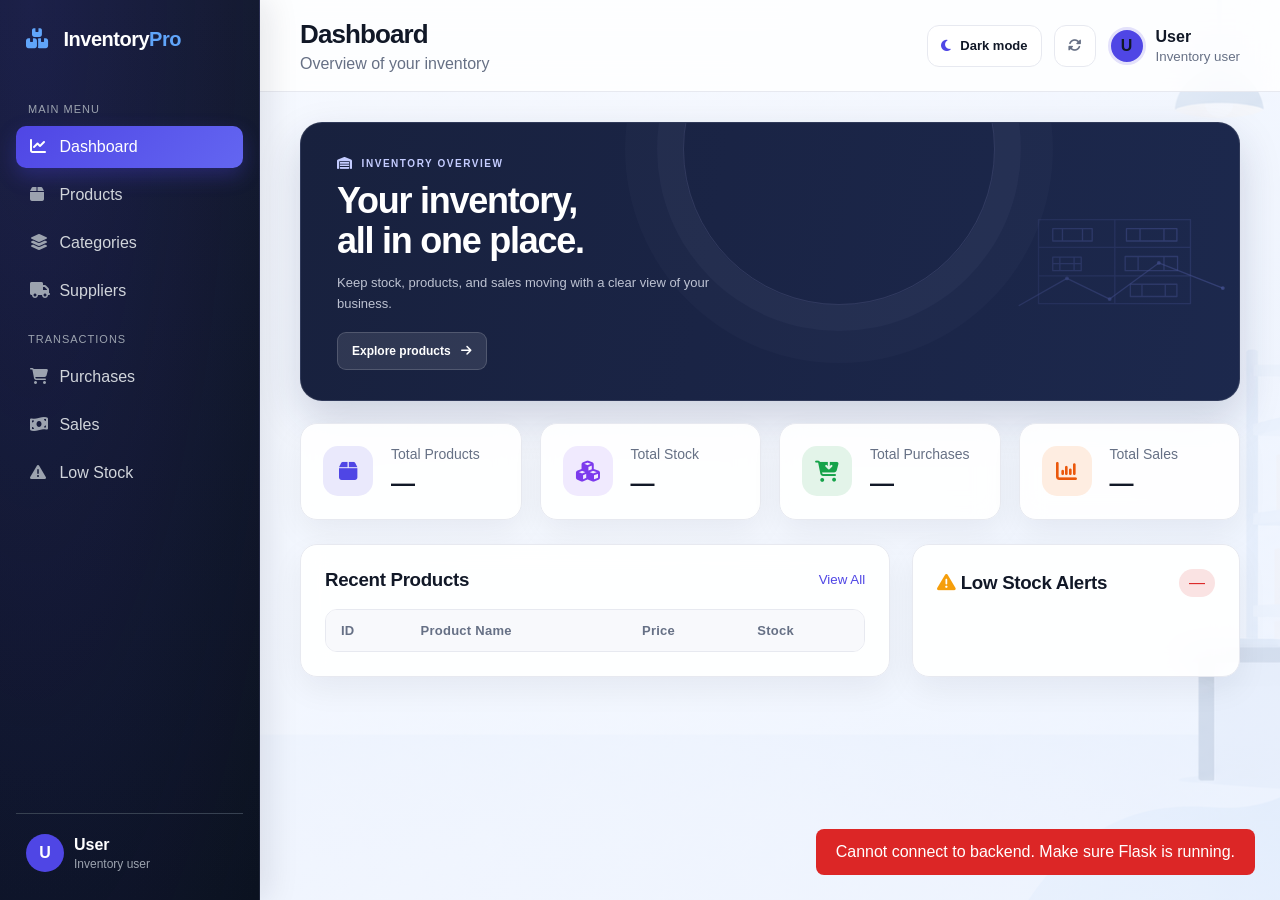
==== commit 89240e24: "Remove sign-in flow from inventory app Co-authored-by: Copilot <223556219+Copilot@users.noreply.gith" ====
--- a/index.html
+++ b/index.html
@@ -1,12 +1,12 @@
 <!DOCTYPE html>
-<html lang="en" class="auth-pending">
+<html lang="en">
 <head>
     <meta charset="UTF-8">
     <meta name="viewport" content="width=device-width, initial-scale=1.0">
 
     <title>Inventory Management System</title>
 
-    <link rel="stylesheet" href="style.css?v=dashboard-refresh-1">
+    <link rel="stylesheet" href="style.css?v=no-auth-1">
 
     <!-- Font Awesome Icons -->
     <link rel="stylesheet"
@@ -90,11 +90,6 @@
             </div>
 
             <div class="topbar-right">
-                <button class="logout-btn" type="button" aria-label="Sign out" onclick="logout()">
-                    <i class="fa-solid fa-arrow-right-from-bracket" aria-hidden="true"></i>
-                    <span>Sign out</span>
-                </button>
-
                 <button class="theme-btn" id="theme-toggle" aria-label="Switch to dark theme" title="Switch to dark theme" type="button">
                     <i class="fa-solid fa-moon"></i>
                     <span>Dark mode</span>
@@ -677,8 +672,7 @@
 <div id="toast"></div>
 
 
-<script src="auth.js?v=auth-login-1"></script>
-<script src="script.js?v=auth-login-1"></script>
+<script src="script.js?v=no-auth-1"></script>
 
 </body>
 </html>
--- a/style.css
+++ b/style.css
@@ -52,7 +52,7 @@
     color: var(--text);
 }
 
-:root[data-theme="dark"] body:not(.login-body) {
+:root[data-theme="dark"] body {
     background-image:
         linear-gradient(135deg, rgba(13, 17, 29, 0.88), rgba(17, 22, 36, 0.82)),
         url("inventory-background.png");
@@ -876,14 +876,6 @@
         gap: 7px;
     }
 
-    .logout-btn {
-        width: 38px;
-        min-height: 38px;
-        justify-content: center;
-        padding: 0;
-    }
-
-    .logout-btn span,
     .theme-btn span {
         display: none;
     }
@@ -1012,272 +1004,3 @@
         animation-iteration-count: 1 !important;
     }
 }
-
-/* =========================
-   LOGIN PAGE
-========================= */
-
-.auth-pending .app-container {
-    visibility: hidden;
-}
-
-.login-body {
-    min-height: 100vh;
-    margin: 0;
-    font-family: Inter, "Segoe UI", -apple-system, BlinkMacSystemFont, sans-serif;
-    background:
-        linear-gradient(135deg, rgba(16, 24, 39, 0.88), rgba(16, 24, 39, 0.76)),
-        url("inventory-background.png") center / cover fixed,
-        #101827;
-}
-
-.login-container {
-    min-height: 100vh;
-    display: flex;
-    justify-content: center;
-    align-items: center;
-    padding: 32px 20px;
-}
-
-.login-card {
-    width: 100%;
-    max-width: 440px;
-    background: #fff;
-    padding: 38px 42px 30px;
-    border: 1px solid rgba(255, 255, 255, 0.24);
-    border-radius: 18px;
-    box-shadow: 0 28px 80px rgba(0, 0, 0, 0.28);
-}
-
-.login-brand {
-    display: flex;
-    align-items: center;
-    justify-content: center;
-    gap: 12px;
-    margin-bottom: 32px;
-    color: #111827;
-    font-size: 19px;
-    font-weight: 750;
-    letter-spacing: -0.5px;
-}
-
-.login-logo {
-    width: 42px;
-    height: 42px;
-    background: #4f46e5;
-    color: white;
-    border-radius: 12px;
-    display: flex;
-    justify-content: center;
-    align-items: center;
-    font-size: 18px;
-    margin: 0;
-}
-
-.login-brand .highlight {
-    color: #4f46e5;
-}
-
-.login-eyebrow {
-    color: #4f46e5;
-    font-size: 10px;
-    font-weight: 750;
-    letter-spacing: 1.5px;
-    margin-bottom: 9px;
-}
-
-.login-card h1 {
-    color: #111827;
-    font-size: 30px;
-    letter-spacing: -1px;
-    margin-bottom: 8px;
-}
-
-.login-subtitle {
-    color: #667085;
-    font-size: 14px;
-    line-height: 1.6;
-    margin-bottom: 27px;
-}
-
-.login-field {
-    margin-bottom: 19px;
-}
-
-.login-field label {
-    display: block;
-    color: #344054;
-    font-size: 13px;
-    font-weight: 650;
-    margin-bottom: 8px;
-}
-
-.input-icon {
-    position: relative;
-}
-
-.input-icon i {
-    position: absolute;
-    left: 15px;
-    top: 50%;
-    transform: translateY(-50%);
-    color: #98a2b3;
-    pointer-events: none;
-}
-
-.input-icon input {
-    width: 100%;
-    height: 48px;
-    padding: 0 44px;
-    border: 1px solid #d0d5dd;
-    border-radius: 9px;
-    background: #fff;
-    color: #101828;
-    font: inherit;
-    font-size: 14px;
-    transition: border-color 150ms ease, box-shadow 150ms ease;
-}
-
-.input-icon input::placeholder {
-    color: #98a2b3;
-}
-
-.input-icon input:focus {
-    outline: none;
-    border-color: #6366f1;
-    box-shadow: 0 0 0 3px rgba(99, 102, 241, 0.16);
-}
-
-.password-input input {
-    padding-right: 48px;
-}
-
-.password-toggle {
-    position: absolute;
-    top: 50%;
-    right: 8px;
-    width: 34px;
-    height: 34px;
-    display: grid;
-    place-items: center;
-    transform: translateY(-50%);
-    border: 0;
-    border-radius: 7px;
-    background: transparent;
-    color: #667085;
-    cursor: pointer;
-}
-
-.password-toggle:hover {
-    background: #f2f4f7;
-}
-
-.password-toggle:focus-visible,
-.login-btn:focus-visible,
-.logout-btn:focus-visible {
-    outline: 3px solid rgba(99, 102, 241, 0.45);
-    outline-offset: 2px;
-}
-
-#login-error {
-    color: #b42318;
-    font-size: 14px;
-    line-height: 1.45;
-    min-height: 0;
-    margin: 0 0 12px;
-}
-
-#login-error:empty {
-    display: none;
-}
-
-.login-btn {
-    width: 100%;
-    min-height: 48px;
-    padding: 12px 16px;
-    border: none;
-    border-radius: 9px;
-    background: #4f46e5;
-    color: white;
-    font: inherit;
-    font-size: 14px;
-    font-weight: 650;
-    cursor: pointer;
-    display: flex;
-    align-items: center;
-    justify-content: center;
-    gap: 10px;
-    transition: background 150ms ease, transform 150ms ease;
-}
-
-.login-btn:hover {
-    background: #4338ca;
-}
-
-.login-btn:active {
-    transform: translateY(1px);
-}
-
-.login-btn:disabled {
-    cursor: wait;
-    opacity: 0.72;
-}
-
-.login-btn i {
-    margin: 0;
-}
-
-.login-footnote {
-    display: flex;
-    justify-content: center;
-    align-items: center;
-    gap: 8px;
-    margin-top: 24px;
-    color: #667085;
-    font-size: 11px;
-    line-height: 1.5;
-    text-align: center;
-}
-
-.login-footnote i {
-    color: #16a34a;
-}
-
-.logout-btn {
-    min-height: 38px;
-    display: inline-flex;
-    align-items: center;
-    gap: 8px;
-    padding: 0 12px;
-    border: 1px solid var(--border);
-    border-radius: 8px;
-    background: var(--surface);
-    color: var(--muted);
-    font: inherit;
-    font-size: 13px;
-    font-weight: 600;
-    cursor: pointer;
-}
-
-.logout-btn:hover {
-    border-color: var(--danger);
-    color: var(--danger);
-}
-
-@media (max-width: 520px) {
-    .login-container {
-        padding: 18px;
-    }
-
-    .login-card {
-        padding: 30px 24px 24px;
-    }
-
-    .login-brand {
-        margin-bottom: 27px;
-    }
-
-    .login-card h1 {
-        font-size: 27px;
-    }
-}
